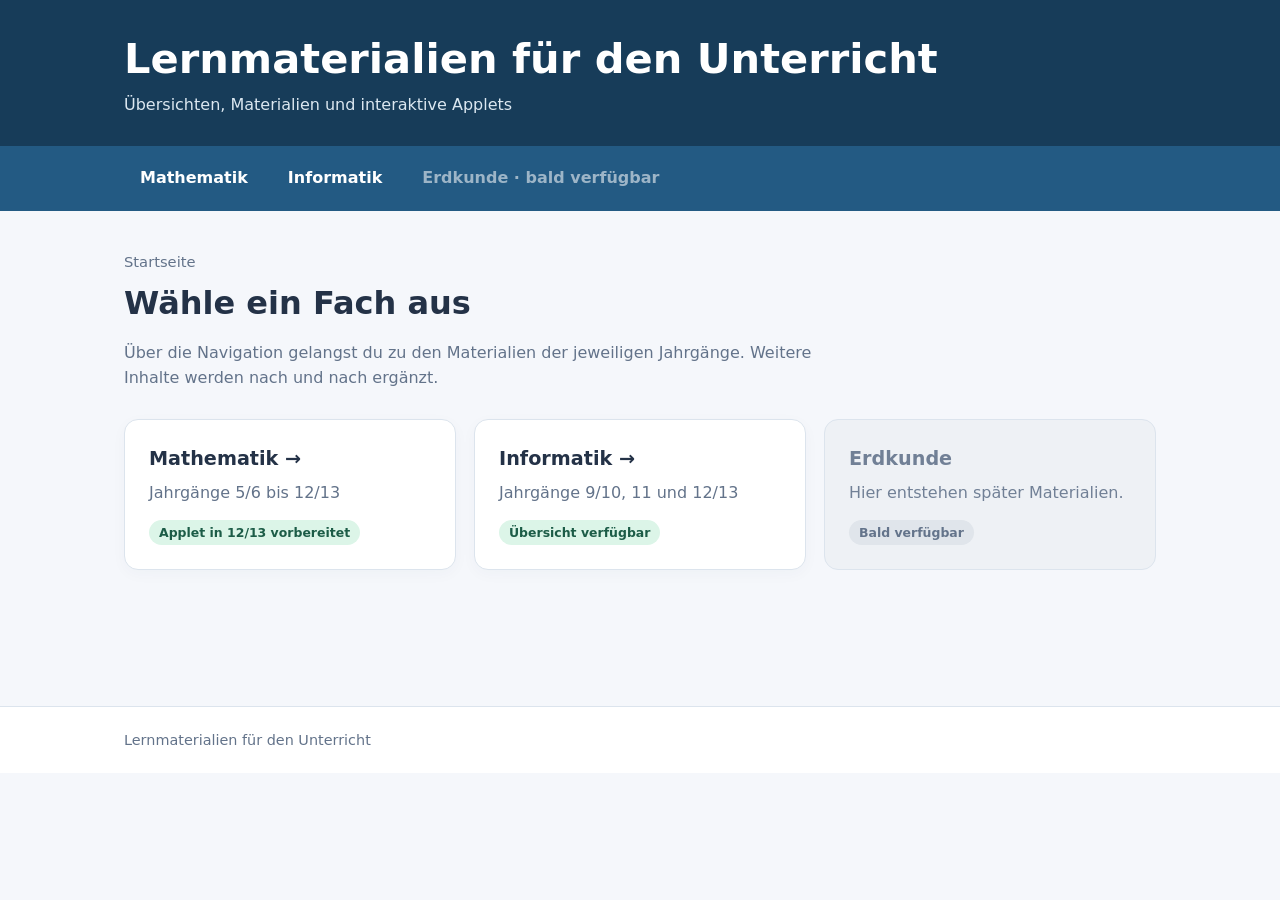
==== index.html @ 77ff18df "Grundstruktur der Website erstellt" ====
<!doctype html><html lang="de"><head><meta charset="utf-8"><meta name="viewport" content="width=device-width, initial-scale=1"><title>Lernmaterialien für den Unterricht</title><link rel="stylesheet" href="css/style.css"><script src="js/main.js" defer></script></head><body><header class="site-header"><div class="header-inner"><h1 class="site-title">Lernmaterialien für den Unterricht</h1><p class="site-subtitle">Übersichten, Materialien und interaktive Applets</p></div><nav class="main-nav" aria-label="Fächer"><div class="nav-inner"><a href="mathematik/index.html">Mathematik</a><a href="informatik/index.html">Informatik</a><span class="inactive" aria-disabled="true" title="Noch keine Materialien verfügbar">Erdkunde · bald verfügbar</span></div></nav></header><main class="container"><p class="eyebrow">Startseite</p><h2>Wähle ein Fach aus</h2><p class="intro">Über die Navigation gelangst du zu den Materialien der jeweiligen Jahrgänge. Weitere Inhalte werden nach und nach ergänzt.</p><div class="grid"><a class="card" href="mathematik/index.html"><h3>Mathematik →</h3><p>Jahrgänge 5/6 bis 12/13</p><span class="tag">Applet in 12/13 vorbereitet</span></a><a class="card" href="informatik/index.html"><h3>Informatik →</h3><p>Jahrgänge 9/10, 11 und 12/13</p><span class="tag">Übersicht verfügbar</span></a><div class="card disabled" aria-label="Erdkunde, noch nicht verfügbar"><h3>Erdkunde</h3><p>Hier entstehen später Materialien.</p><span class="tag">Bald verfügbar</span></div></div></main><footer class="site-footer"><div class="footer-inner">Lernmaterialien für den Unterricht</div></footer></body></html>
---- css/style.css ----
:root{--bg:#f5f7fb;--paper:#fff;--ink:#243247;--muted:#63738a;--primary:#235a83;--primary-dark:#173c59;--line:#dce4ed;--focus:#ffbf47}*{box-sizing:border-box}body{margin:0;background:var(--bg);color:var(--ink);font-family:system-ui,-apple-system,BlinkMacSystemFont,"Segoe UI",sans-serif;line-height:1.55}a{color:var(--primary)}a:focus-visible,button:focus-visible{outline:3px solid var(--focus);outline-offset:3px}.site-header{background:var(--primary-dark);color:#fff}.header-inner,.nav-inner,.container,.footer-inner{max-width:1080px;margin:auto;padding-left:24px;padding-right:24px}.header-inner{padding-top:34px;padding-bottom:28px}.site-title{margin:0;font-size:clamp(1.6rem,4vw,2.6rem);line-height:1.2}.site-subtitle{margin:9px 0 0;color:#dce8f1}.main-nav{background:var(--primary);}.nav-inner{display:flex;gap:8px;flex-wrap:wrap;padding-top:10px;padding-bottom:10px}.main-nav a,.main-nav span{display:inline-block;color:white;text-decoration:none;padding:10px 16px;border-radius:8px;font-weight:600}.main-nav a:hover,.main-nav a[aria-current="page"]{background:#fff;color:var(--primary-dark)}.main-nav .inactive{color:#d1dce5;cursor:not-allowed;opacity:.7}.container{padding-top:40px;padding-bottom:66px;min-height:55vh}.eyebrow{color:var(--muted);margin:0 0 6px;font-size:.92rem}.container h2{font-size:clamp(1.5rem,3vw,2rem);margin:0 0 12px}.intro{max-width:720px;color:var(--muted);margin:0 0 28px}.grid{display:grid;grid-template-columns:repeat(auto-fit,minmax(210px,1fr));gap:18px}.card{display:block;background:var(--paper);border:1px solid var(--line);border-radius:14px;padding:24px;box-shadow:0 4px 15px #1b375008;text-decoration:none;color:var(--ink);min-height:150px}.card h3{margin:0 0 8px;font-size:1.2rem}.card p{margin:0;color:var(--muted)}a.card:hover{border-color:var(--primary);transform:translateY(-2px);box-shadow:0 8px 22px #1b375018}.card.disabled{background:#eef1f5;color:#718096;box-shadow:none}.card.disabled p{color:#718096}.tag{display:inline-block;margin-top:14px;border-radius:99px;padding:3px 10px;font-size:.78rem;font-weight:700;color:#1c5c47;background:#dcf5e8}.disabled .tag{background:#e0e5eb;color:#64748b}.breadcrumb{margin:0 0 18px;font-size:.93rem;color:var(--muted)}.breadcrumb a{color:var(--primary)}.notice{background:#eaf2f8;border-left:4px solid var(--primary);padding:17px 20px;border-radius:6px;margin:26px 0}.site-footer{border-top:1px solid var(--line);background:white}.footer-inner{padding-top:22px;padding-bottom:22px;color:var(--muted);font-size:.9rem}.embed-frame{width:100%;min-height:540px;border:1px solid var(--line);border-radius:12px;background:#fff}button{font:inherit}.toggle-info{background:var(--primary);border:0;color:#fff;padding:10px 16px;border-radius:8px;cursor:pointer}.info-panel[hidden]{display:none}.info-panel{margin-top:12px;padding:16px;background:#fff;border:1px solid var(--line);border-radius:8px}@media(max-width:520px){.header-inner,.nav-inner,.container,.footer-inner{padding-left:16px;padding-right:16px}.container{padding-top:28px}.grid{grid-template-columns:1fr}}
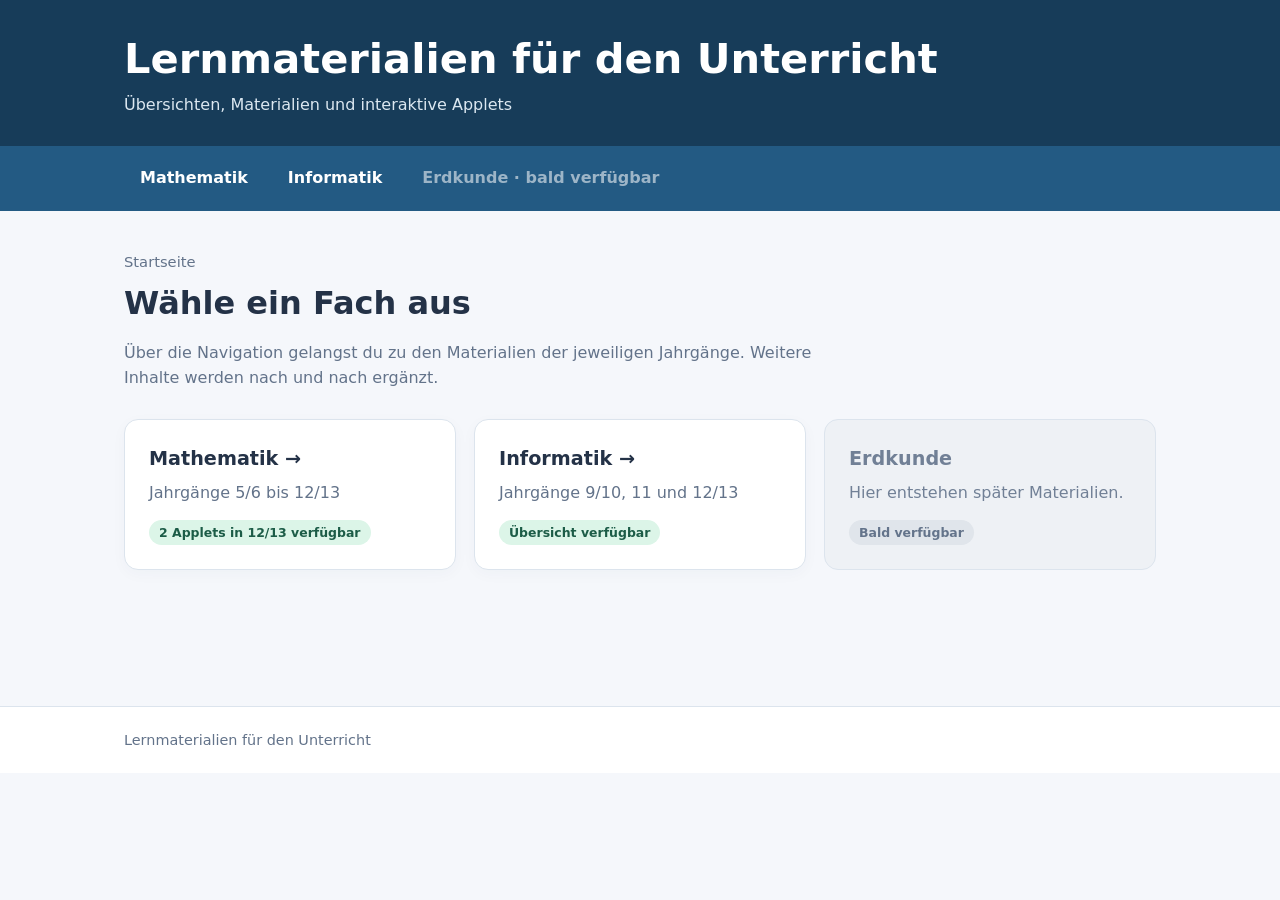
==== commit 89fcbcad: "Abschnitte der Matheinhalte und Applets hinzugefügt" ====
--- a/index.html
+++ b/index.html
@@ -1 +1 @@
-<!doctype html><html lang="de"><head><meta charset="utf-8"><meta name="viewport" content="width=device-width, initial-scale=1"><title>Lernmaterialien für den Unterricht</title><link rel="stylesheet" href="css/style.css"><script src="js/main.js" defer></script></head><body><header class="site-header"><div class="header-inner"><h1 class="site-title">Lernmaterialien für den Unterricht</h1><p class="site-subtitle">Übersichten, Materialien und interaktive Applets</p></div><nav class="main-nav" aria-label="Fächer"><div class="nav-inner"><a href="mathematik/index.html">Mathematik</a><a href="informatik/index.html">Informatik</a><span class="inactive" aria-disabled="true" title="Noch keine Materialien verfügbar">Erdkunde · bald verfügbar</span></div></nav></header><main class="container"><p class="eyebrow">Startseite</p><h2>Wähle ein Fach aus</h2><p class="intro">Über die Navigation gelangst du zu den Materialien der jeweiligen Jahrgänge. Weitere Inhalte werden nach und nach ergänzt.</p><div class="grid"><a class="card" href="mathematik/index.html"><h3>Mathematik →</h3><p>Jahrgänge 5/6 bis 12/13</p><span class="tag">Applet in 12/13 vorbereitet</span></a><a class="card" href="informatik/index.html"><h3>Informatik →</h3><p>Jahrgänge 9/10, 11 und 12/13</p><span class="tag">Übersicht verfügbar</span></a><div class="card disabled" aria-label="Erdkunde, noch nicht verfügbar"><h3>Erdkunde</h3><p>Hier entstehen später Materialien.</p><span class="tag">Bald verfügbar</span></div></div></main><footer class="site-footer"><div class="footer-inner">Lernmaterialien für den Unterricht</div></footer></body></html>
+<!doctype html><html lang="de"><head><meta charset="utf-8"><meta name="viewport" content="width=device-width, initial-scale=1"><title>Lernmaterialien für den Unterricht</title><link rel="stylesheet" href="css/style.css"><script src="js/main.js" defer></script></head><body><header class="site-header"><div class="header-inner"><h1 class="site-title">Lernmaterialien für den Unterricht</h1><p class="site-subtitle">Übersichten, Materialien und interaktive Applets</p></div><nav class="main-nav" aria-label="Fächer"><div class="nav-inner"><a href="mathematik/index.html">Mathematik</a><a href="informatik/index.html">Informatik</a><span class="inactive" aria-disabled="true" title="Noch keine Materialien verfügbar">Erdkunde · bald verfügbar</span></div></nav></header><main class="container"><p class="eyebrow">Startseite</p><h2>Wähle ein Fach aus</h2><p class="intro">Über die Navigation gelangst du zu den Materialien der jeweiligen Jahrgänge. Weitere Inhalte werden nach und nach ergänzt.</p><div class="grid"><a class="card" href="mathematik/index.html"><h3>Mathematik →</h3><p>Jahrgänge 5/6 bis 12/13</p><span class="tag">2 Applets in 12/13 verfügbar</span></a><a class="card" href="informatik/index.html"><h3>Informatik →</h3><p>Jahrgänge 9/10, 11 und 12/13</p><span class="tag">Übersicht verfügbar</span></a><div class="card disabled" aria-label="Erdkunde, noch nicht verfügbar"><h3>Erdkunde</h3><p>Hier entstehen später Materialien.</p><span class="tag">Bald verfügbar</span></div></div></main><footer class="site-footer"><div class="footer-inner">Lernmaterialien für den Unterricht</div></footer></body></html>
--- a/css/style.css
+++ b/css/style.css
@@ -1 +1,25 @@
 :root{--bg:#f5f7fb;--paper:#fff;--ink:#243247;--muted:#63738a;--primary:#235a83;--primary-dark:#173c59;--line:#dce4ed;--focus:#ffbf47}*{box-sizing:border-box}body{margin:0;background:var(--bg);color:var(--ink);font-family:system-ui,-apple-system,BlinkMacSystemFont,"Segoe UI",sans-serif;line-height:1.55}a{color:var(--primary)}a:focus-visible,button:focus-visible{outline:3px solid var(--focus);outline-offset:3px}.site-header{background:var(--primary-dark);color:#fff}.header-inner,.nav-inner,.container,.footer-inner{max-width:1080px;margin:auto;padding-left:24px;padding-right:24px}.header-inner{padding-top:34px;padding-bottom:28px}.site-title{margin:0;font-size:clamp(1.6rem,4vw,2.6rem);line-height:1.2}.site-subtitle{margin:9px 0 0;color:#dce8f1}.main-nav{background:var(--primary);}.nav-inner{display:flex;gap:8px;flex-wrap:wrap;padding-top:10px;padding-bottom:10px}.main-nav a,.main-nav span{display:inline-block;color:white;text-decoration:none;padding:10px 16px;border-radius:8px;font-weight:600}.main-nav a:hover,.main-nav a[aria-current="page"]{background:#fff;color:var(--primary-dark)}.main-nav .inactive{color:#d1dce5;cursor:not-allowed;opacity:.7}.container{padding-top:40px;padding-bottom:66px;min-height:55vh}.eyebrow{color:var(--muted);margin:0 0 6px;font-size:.92rem}.container h2{font-size:clamp(1.5rem,3vw,2rem);margin:0 0 12px}.intro{max-width:720px;color:var(--muted);margin:0 0 28px}.grid{display:grid;grid-template-columns:repeat(auto-fit,minmax(210px,1fr));gap:18px}.card{display:block;background:var(--paper);border:1px solid var(--line);border-radius:14px;padding:24px;box-shadow:0 4px 15px #1b375008;text-decoration:none;color:var(--ink);min-height:150px}.card h3{margin:0 0 8px;font-size:1.2rem}.card p{margin:0;color:var(--muted)}a.card:hover{border-color:var(--primary);transform:translateY(-2px);box-shadow:0 8px 22px #1b375018}.card.disabled{background:#eef1f5;color:#718096;box-shadow:none}.card.disabled p{color:#718096}.tag{display:inline-block;margin-top:14px;border-radius:99px;padding:3px 10px;font-size:.78rem;font-weight:700;color:#1c5c47;background:#dcf5e8}.disabled .tag{background:#e0e5eb;color:#64748b}.breadcrumb{margin:0 0 18px;font-size:.93rem;color:var(--muted)}.breadcrumb a{color:var(--primary)}.notice{background:#eaf2f8;border-left:4px solid var(--primary);padding:17px 20px;border-radius:6px;margin:26px 0}.site-footer{border-top:1px solid var(--line);background:white}.footer-inner{padding-top:22px;padding-bottom:22px;color:var(--muted);font-size:.9rem}.embed-frame{width:100%;min-height:540px;border:1px solid var(--line);border-radius:12px;background:#fff}button{font:inherit}.toggle-info{background:var(--primary);border:0;color:#fff;padding:10px 16px;border-radius:8px;cursor:pointer}.info-panel[hidden]{display:none}.info-panel{margin-top:12px;padding:16px;background:#fff;border:1px solid var(--line);border-radius:8px}@media(max-width:520px){.header-inner,.nav-inner,.container,.footer-inner{padding-left:16px;padding-right:16px}.container{padding-top:28px}.grid{grid-template-columns:1fr}}
+
+/* Jahrgang 12/13: Inhaltsverzeichnis und Fachabschnitte */
+html{scroll-behavior:smooth}
+.year-container{max-width:1180px}
+.year-layout{display:grid;grid-template-columns:225px minmax(0,1fr);gap:32px;align-items:start}
+.section-sidebar{position:sticky;top:18px;background:var(--paper);border:1px solid var(--line);border-radius:12px;padding:18px}
+.sidebar-title{margin:0 0 10px;font-weight:750;color:var(--primary-dark)}
+.section-sidebar nav{display:grid;gap:4px}
+.section-sidebar a{display:block;text-decoration:none;padding:9px 10px;border-radius:7px;font-weight:600}
+.section-sidebar a:hover,.section-sidebar a:focus-visible{background:#eaf2f8}
+.year-content{min-width:0}
+.topic-section{background:var(--paper);border:1px solid var(--line);border-radius:14px;padding:26px;margin:0 0 24px;scroll-margin-top:20px}
+.topic-section:target{border-color:var(--primary)}
+.topic-section h3{font-size:1.55rem;color:var(--primary-dark);margin:0 0 18px;padding-bottom:12px;border-bottom:1px solid var(--line)}
+.topic-group{padding:3px 0 12px 15px;border-left:3px solid #e4edf4;margin:0 0 17px}
+.topic-group:last-child{margin-bottom:0}
+.topic-group h4{font-size:1.12rem;margin:0 0 7px}
+.coming-soon{color:var(--muted);font-size:.93rem;margin:0}
+.applet-list{margin:8px 0 0;padding-left:21px}
+.applet-list li{padding:5px 0}
+.applet-list a{text-decoration:none;font-weight:600}
+.applet-list a:hover{text-decoration:underline}
+@media(max-width:760px){.year-layout{grid-template-columns:1fr;gap:18px}.section-sidebar{position:static}.section-sidebar nav{display:flex;flex-wrap:wrap;gap:6px}.topic-section{padding:20px}.topic-group{padding-left:12px}}
+@media(prefers-reduced-motion:reduce){html{scroll-behavior:auto}}
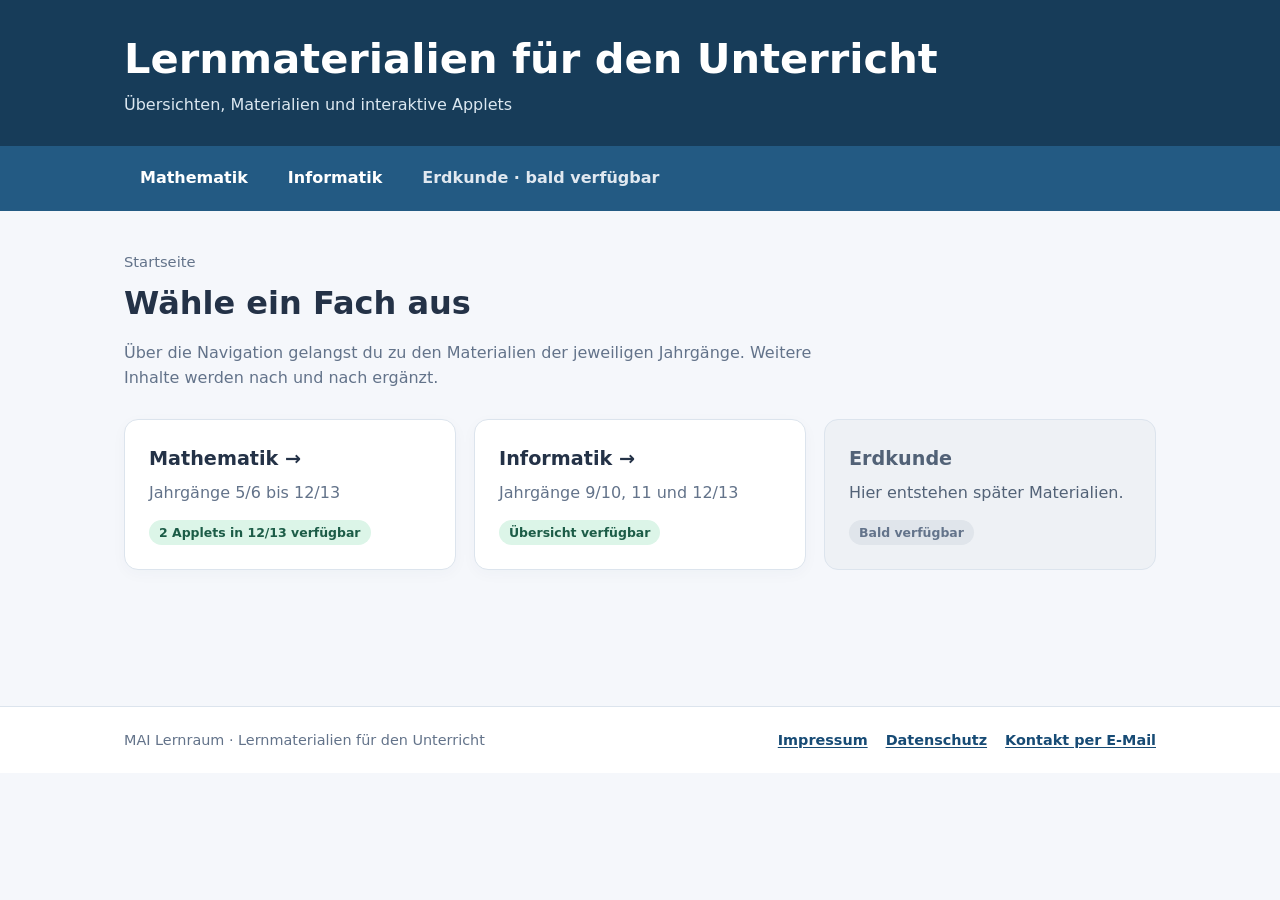
==== commit 715f209e: "Datenschutzerklärung, Impressum und Barrierefreiheit ergänzt" ====
--- a/index.html
+++ b/index.html
@@ -1 +1 @@
-<!doctype html><html lang="de"><head><meta charset="utf-8"><meta name="viewport" content="width=device-width, initial-scale=1"><title>Lernmaterialien für den Unterricht</title><link rel="stylesheet" href="css/style.css"><script src="js/main.js" defer></script></head><body><header class="site-header"><div class="header-inner"><h1 class="site-title">Lernmaterialien für den Unterricht</h1><p class="site-subtitle">Übersichten, Materialien und interaktive Applets</p></div><nav class="main-nav" aria-label="Fächer"><div class="nav-inner"><a href="mathematik/index.html">Mathematik</a><a href="informatik/index.html">Informatik</a><span class="inactive" aria-disabled="true" title="Noch keine Materialien verfügbar">Erdkunde · bald verfügbar</span></div></nav></header><main class="container"><p class="eyebrow">Startseite</p><h2>Wähle ein Fach aus</h2><p class="intro">Über die Navigation gelangst du zu den Materialien der jeweiligen Jahrgänge. Weitere Inhalte werden nach und nach ergänzt.</p><div class="grid"><a class="card" href="mathematik/index.html"><h3>Mathematik →</h3><p>Jahrgänge 5/6 bis 12/13</p><span class="tag">2 Applets in 12/13 verfügbar</span></a><a class="card" href="informatik/index.html"><h3>Informatik →</h3><p>Jahrgänge 9/10, 11 und 12/13</p><span class="tag">Übersicht verfügbar</span></a><div class="card disabled" aria-label="Erdkunde, noch nicht verfügbar"><h3>Erdkunde</h3><p>Hier entstehen später Materialien.</p><span class="tag">Bald verfügbar</span></div></div></main><footer class="site-footer"><div class="footer-inner">Lernmaterialien für den Unterricht</div></footer></body></html>
+<!doctype html><html lang="de"><head><meta charset="utf-8"><meta name="viewport" content="width=device-width, initial-scale=1"><title>Lernmaterialien für den Unterricht</title><link rel="stylesheet" href="css/style.css?v=4"><script src="js/main.js" defer></script></head><body><a class="skip-link" href="#hauptinhalt">Zum Hauptinhalt springen</a><header class="site-header"><div class="header-inner"><h1 class="site-title">Lernmaterialien für den Unterricht</h1><p class="site-subtitle">Übersichten, Materialien und interaktive Applets</p></div><nav class="main-nav" aria-label="Fächer"><div class="nav-inner"><a href="mathematik/index.html">Mathematik</a><a href="informatik/index.html">Informatik</a><span class="inactive" aria-disabled="true" title="Noch keine Materialien verfügbar">Erdkunde · bald verfügbar</span></div></nav></header><main id="hauptinhalt" class="container"><p class="eyebrow">Startseite</p><h2>Wähle ein Fach aus</h2><p class="intro">Über die Navigation gelangst du zu den Materialien der jeweiligen Jahrgänge. Weitere Inhalte werden nach und nach ergänzt.</p><div class="grid"><a class="card" href="mathematik/index.html"><h3>Mathematik →</h3><p>Jahrgänge 5/6 bis 12/13</p><span class="tag">2 Applets in 12/13 verfügbar</span></a><a class="card" href="informatik/index.html"><h3>Informatik →</h3><p>Jahrgänge 9/10, 11 und 12/13</p><span class="tag">Übersicht verfügbar</span></a><div class="card disabled" aria-label="Erdkunde, noch nicht verfügbar"><h3>Erdkunde</h3><p>Hier entstehen später Materialien.</p><span class="tag">Bald verfügbar</span></div></div></main><footer class="site-footer"><div class="footer-inner"><span>MAI Lernraum · Lernmaterialien für den Unterricht</span><nav aria-label="Rechtliches und Kontakt"><a href="impressum.html">Impressum</a><a href="datenschutz.html">Datenschutz</a><a href="mailto:edu-mai@gmx.de">Kontakt per E-Mail</a></nav></div></footer></body></html>
--- a/css/style.css
+++ b/css/style.css
@@ -23,3 +23,38 @@
 .applet-list a:hover{text-decoration:underline}
 @media(max-width:760px){.year-layout{grid-template-columns:1fr;gap:18px}.section-sidebar{position:static}.section-sidebar nav{display:flex;flex-wrap:wrap;gap:6px}.topic-section{padding:20px}.topic-group{padding-left:12px}}
 @media(prefers-reduced-motion:reduce){html{scroll-behavior:auto}}
+
+/* Version 3: eigenstaendige Navigation und farbige Themenbanner */
+.year-layout { display:grid; grid-template-columns: 230px minmax(0,1fr); gap:28px; align-items:start; }
+.section-sidebar { display:block; position:sticky; top:20px; padding:20px; background:#fff; border:1px solid #dce4ed; border-radius:14px; box-shadow:0 5px 20px #173c5910; }
+.section-sidebar .sidebar-title { margin:0 0 14px; font-size:1rem; font-weight:800; }
+.section-sidebar nav { display:flex; flex-direction:column; gap:8px; }
+.section-sidebar nav a { display:block; padding:11px 13px; border-radius:8px; text-decoration:none; color:#243247; background:#f3f6fa; border-left:4px solid transparent; font-weight:650; line-height:1.35; }
+.section-sidebar nav a[href="#analysis"] { border-left-color:#bc4552; }
+.section-sidebar nav a[href="#analytische-geometrie"] { border-left-color:#3276b7; }
+.section-sidebar nav a[href="#stochastik"] { border-left-color:#39865d; }
+.section-sidebar nav a:hover, .section-sidebar nav a:focus-visible { background:#e4edf5; color:#173c59; }
+.topic-section { overflow:hidden; padding:0 0 12px; scroll-margin-top:22px; }
+.topic-section h3 { margin:0 0 23px; padding:18px 25px; border:0; color:#fff; font-size:1.48rem; line-height:1.3; }
+.topic-analysis h3 { background:#aa3445; }
+.topic-geometrie h3 { background:#276498; }
+.topic-stochastik h3 { background:#2f7751; }
+.topic-section:target { box-shadow:0 0 0 3px #ffbf47; border-color:transparent; }
+.topic-section .topic-group { margin:0 25px 18px; padding:2px 0 10px 15px; }
+.topic-section .topic-group:last-child { margin-bottom:5px; }
+@media (max-width:760px) {
+ .year-layout { grid-template-columns:minmax(0,1fr); gap:20px; }
+ .section-sidebar { position:static; }
+ .section-sidebar nav { flex-direction:column; }
+ .topic-section h3 { padding:15px 18px; }
+ .topic-section .topic-group { margin-left:17px; margin-right:17px; }
+}
+
+/* Ergänzungen: Tastatur, Kontrast, Fußnavigation und Rechtstexte */
+.skip-link{position:absolute;left:12px;top:-100px;background:#fff;color:#173c59;padding:12px 18px;z-index:9999;border:3px solid #ffbf47;border-radius:6px}.skip-link:focus{top:10px}
+a{text-underline-offset:.17em}a:focus-visible,button:focus-visible,input:focus-visible,select:focus-visible{outline:3px solid #ffbf47;outline-offset:3px}
+.footer-inner{display:flex;flex-wrap:wrap;justify-content:space-between;align-items:center;gap:14px}.footer-inner nav{display:flex;gap:18px;flex-wrap:wrap}.footer-inner a{color:#174b75;font-weight:650}
+.legal{max-width:850px}.legal h3{margin:30px 0 9px}.legal p{max-width:78ch}.legal-note{background:#fff4dd;border-left:5px solid #916100;padding:16px;border-radius:6px}
+.applet-hint{font-size:.92rem;color:#334155;background:#eef4fa;border-radius:6px;padding:10px 12px}
+.card.disabled,.card.disabled p{color:#526277}.main-nav .inactive{color:#e0e8f0;opacity:1}
+@media(max-width:520px){.footer-inner{align-items:flex-start;flex-direction:column}}
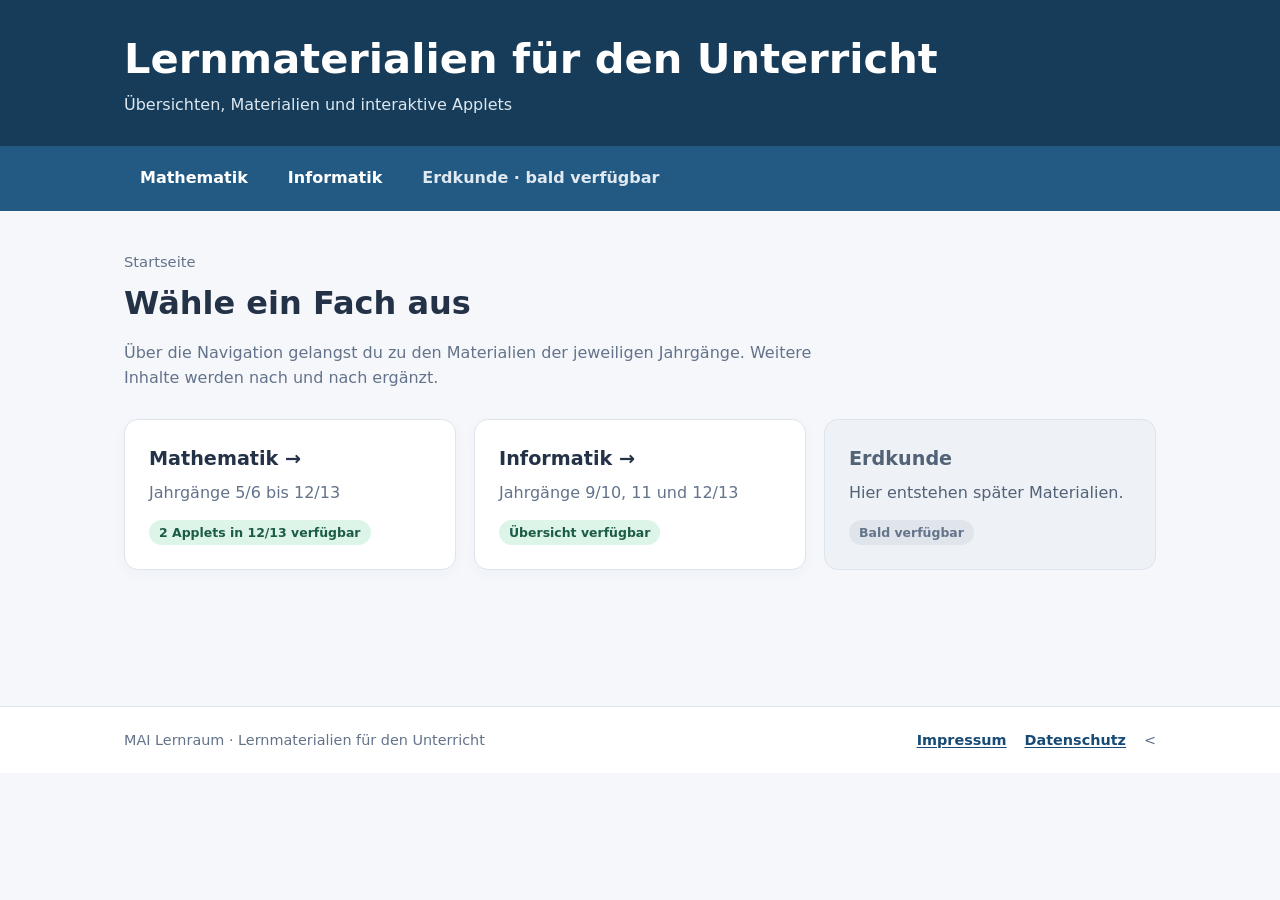
==== commit 90ce8f7c: "Button mit direktem E-Mail Kontakt entfernt" ====
--- a/index.html
+++ b/index.html
@@ -1 +1 @@
-<!doctype html><html lang="de"><head><meta charset="utf-8"><meta name="viewport" content="width=device-width, initial-scale=1"><title>Lernmaterialien für den Unterricht</title><link rel="stylesheet" href="css/style.css?v=4"><script src="js/main.js" defer></script></head><body><a class="skip-link" href="#hauptinhalt">Zum Hauptinhalt springen</a><header class="site-header"><div class="header-inner"><h1 class="site-title">Lernmaterialien für den Unterricht</h1><p class="site-subtitle">Übersichten, Materialien und interaktive Applets</p></div><nav class="main-nav" aria-label="Fächer"><div class="nav-inner"><a href="mathematik/index.html">Mathematik</a><a href="informatik/index.html">Informatik</a><span class="inactive" aria-disabled="true" title="Noch keine Materialien verfügbar">Erdkunde · bald verfügbar</span></div></nav></header><main id="hauptinhalt" class="container"><p class="eyebrow">Startseite</p><h2>Wähle ein Fach aus</h2><p class="intro">Über die Navigation gelangst du zu den Materialien der jeweiligen Jahrgänge. Weitere Inhalte werden nach und nach ergänzt.</p><div class="grid"><a class="card" href="mathematik/index.html"><h3>Mathematik →</h3><p>Jahrgänge 5/6 bis 12/13</p><span class="tag">2 Applets in 12/13 verfügbar</span></a><a class="card" href="informatik/index.html"><h3>Informatik →</h3><p>Jahrgänge 9/10, 11 und 12/13</p><span class="tag">Übersicht verfügbar</span></a><div class="card disabled" aria-label="Erdkunde, noch nicht verfügbar"><h3>Erdkunde</h3><p>Hier entstehen später Materialien.</p><span class="tag">Bald verfügbar</span></div></div></main><footer class="site-footer"><div class="footer-inner"><span>MAI Lernraum · Lernmaterialien für den Unterricht</span><nav aria-label="Rechtliches und Kontakt"><a href="impressum.html">Impressum</a><a href="datenschutz.html">Datenschutz</a><a href="mailto:edu-mai@gmx.de">Kontakt per E-Mail</a></nav></div></footer></body></html>
+<!doctype html><html lang="de"><head><meta charset="utf-8"><meta name="viewport" content="width=device-width, initial-scale=1"><title>Lernmaterialien für den Unterricht</title><link rel="stylesheet" href="css/style.css?v=4"><script src="js/main.js" defer></script></head><body><a class="skip-link" href="#hauptinhalt">Zum Hauptinhalt springen</a><header class="site-header"><div class="header-inner"><h1 class="site-title">Lernmaterialien für den Unterricht</h1><p class="site-subtitle">Übersichten, Materialien und interaktive Applets</p></div><nav class="main-nav" aria-label="Fächer"><div class="nav-inner"><a href="mathematik/index.html">Mathematik</a><a href="informatik/index.html">Informatik</a><span class="inactive" aria-disabled="true" title="Noch keine Materialien verfügbar">Erdkunde · bald verfügbar</span></div></nav></header><main id="hauptinhalt" class="container"><p class="eyebrow">Startseite</p><h2>Wähle ein Fach aus</h2><p class="intro">Über die Navigation gelangst du zu den Materialien der jeweiligen Jahrgänge. Weitere Inhalte werden nach und nach ergänzt.</p><div class="grid"><a class="card" href="mathematik/index.html"><h3>Mathematik →</h3><p>Jahrgänge 5/6 bis 12/13</p><span class="tag">2 Applets in 12/13 verfügbar</span></a><a class="card" href="informatik/index.html"><h3>Informatik →</h3><p>Jahrgänge 9/10, 11 und 12/13</p><span class="tag">Übersicht verfügbar</span></a><div class="card disabled" aria-label="Erdkunde, noch nicht verfügbar"><h3>Erdkunde</h3><p>Hier entstehen später Materialien.</p><span class="tag">Bald verfügbar</span></div></div></main><footer class="site-footer"><div class="footer-inner"><span>MAI Lernraum · Lernmaterialien für den Unterricht</span><nav aria-label="Rechtliches und Kontakt"><a href="impressum.html">Impressum</a><a href="datenschutz.html">Datenschutz</a><</nav></div></footer></body></html>
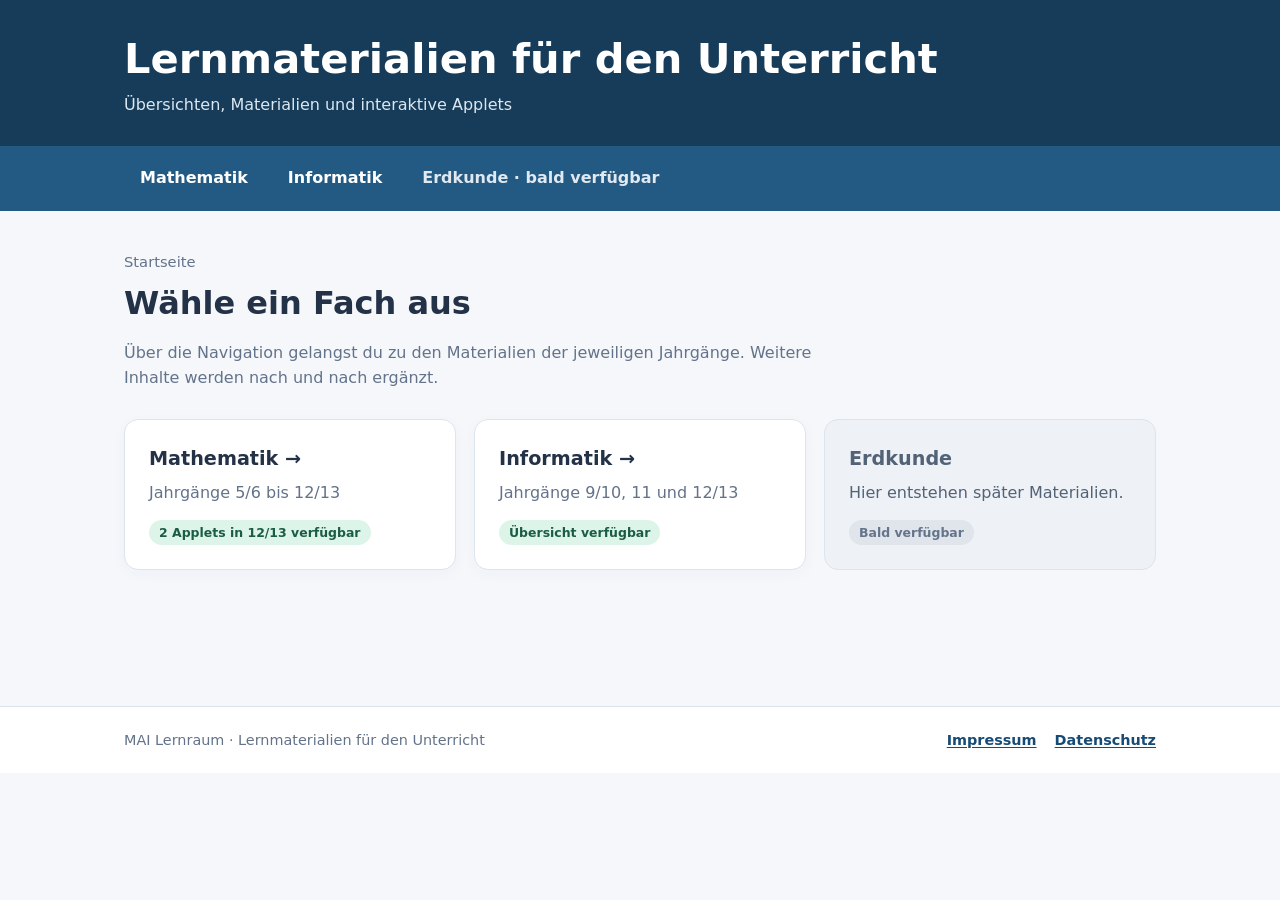
==== commit 0846e425: "< entfernt" ====
--- a/index.html
+++ b/index.html
@@ -1 +1 @@
-<!doctype html><html lang="de"><head><meta charset="utf-8"><meta name="viewport" content="width=device-width, initial-scale=1"><title>Lernmaterialien für den Unterricht</title><link rel="stylesheet" href="css/style.css?v=4"><script src="js/main.js" defer></script></head><body><a class="skip-link" href="#hauptinhalt">Zum Hauptinhalt springen</a><header class="site-header"><div class="header-inner"><h1 class="site-title">Lernmaterialien für den Unterricht</h1><p class="site-subtitle">Übersichten, Materialien und interaktive Applets</p></div><nav class="main-nav" aria-label="Fächer"><div class="nav-inner"><a href="mathematik/index.html">Mathematik</a><a href="informatik/index.html">Informatik</a><span class="inactive" aria-disabled="true" title="Noch keine Materialien verfügbar">Erdkunde · bald verfügbar</span></div></nav></header><main id="hauptinhalt" class="container"><p class="eyebrow">Startseite</p><h2>Wähle ein Fach aus</h2><p class="intro">Über die Navigation gelangst du zu den Materialien der jeweiligen Jahrgänge. Weitere Inhalte werden nach und nach ergänzt.</p><div class="grid"><a class="card" href="mathematik/index.html"><h3>Mathematik →</h3><p>Jahrgänge 5/6 bis 12/13</p><span class="tag">2 Applets in 12/13 verfügbar</span></a><a class="card" href="informatik/index.html"><h3>Informatik →</h3><p>Jahrgänge 9/10, 11 und 12/13</p><span class="tag">Übersicht verfügbar</span></a><div class="card disabled" aria-label="Erdkunde, noch nicht verfügbar"><h3>Erdkunde</h3><p>Hier entstehen später Materialien.</p><span class="tag">Bald verfügbar</span></div></div></main><footer class="site-footer"><div class="footer-inner"><span>MAI Lernraum · Lernmaterialien für den Unterricht</span><nav aria-label="Rechtliches und Kontakt"><a href="impressum.html">Impressum</a><a href="datenschutz.html">Datenschutz</a><</nav></div></footer></body></html>
+<!doctype html><html lang="de"><head><meta charset="utf-8"><meta name="viewport" content="width=device-width, initial-scale=1"><title>Lernmaterialien für den Unterricht</title><link rel="stylesheet" href="css/style.css?v=4"><script src="js/main.js" defer></script></head><body><a class="skip-link" href="#hauptinhalt">Zum Hauptinhalt springen</a><header class="site-header"><div class="header-inner"><h1 class="site-title">Lernmaterialien für den Unterricht</h1><p class="site-subtitle">Übersichten, Materialien und interaktive Applets</p></div><nav class="main-nav" aria-label="Fächer"><div class="nav-inner"><a href="mathematik/index.html">Mathematik</a><a href="informatik/index.html">Informatik</a><span class="inactive" aria-disabled="true" title="Noch keine Materialien verfügbar">Erdkunde · bald verfügbar</span></div></nav></header><main id="hauptinhalt" class="container"><p class="eyebrow">Startseite</p><h2>Wähle ein Fach aus</h2><p class="intro">Über die Navigation gelangst du zu den Materialien der jeweiligen Jahrgänge. Weitere Inhalte werden nach und nach ergänzt.</p><div class="grid"><a class="card" href="mathematik/index.html"><h3>Mathematik →</h3><p>Jahrgänge 5/6 bis 12/13</p><span class="tag">2 Applets in 12/13 verfügbar</span></a><a class="card" href="informatik/index.html"><h3>Informatik →</h3><p>Jahrgänge 9/10, 11 und 12/13</p><span class="tag">Übersicht verfügbar</span></a><div class="card disabled" aria-label="Erdkunde, noch nicht verfügbar"><h3>Erdkunde</h3><p>Hier entstehen später Materialien.</p><span class="tag">Bald verfügbar</span></div></div></main><footer class="site-footer"><div class="footer-inner"><span>MAI Lernraum · Lernmaterialien für den Unterricht</span><nav aria-label="Rechtliches und Kontakt"><a href="impressum.html">Impressum</a><a href="datenschutz.html">Datenschutz</a></nav></div></footer></body></html>
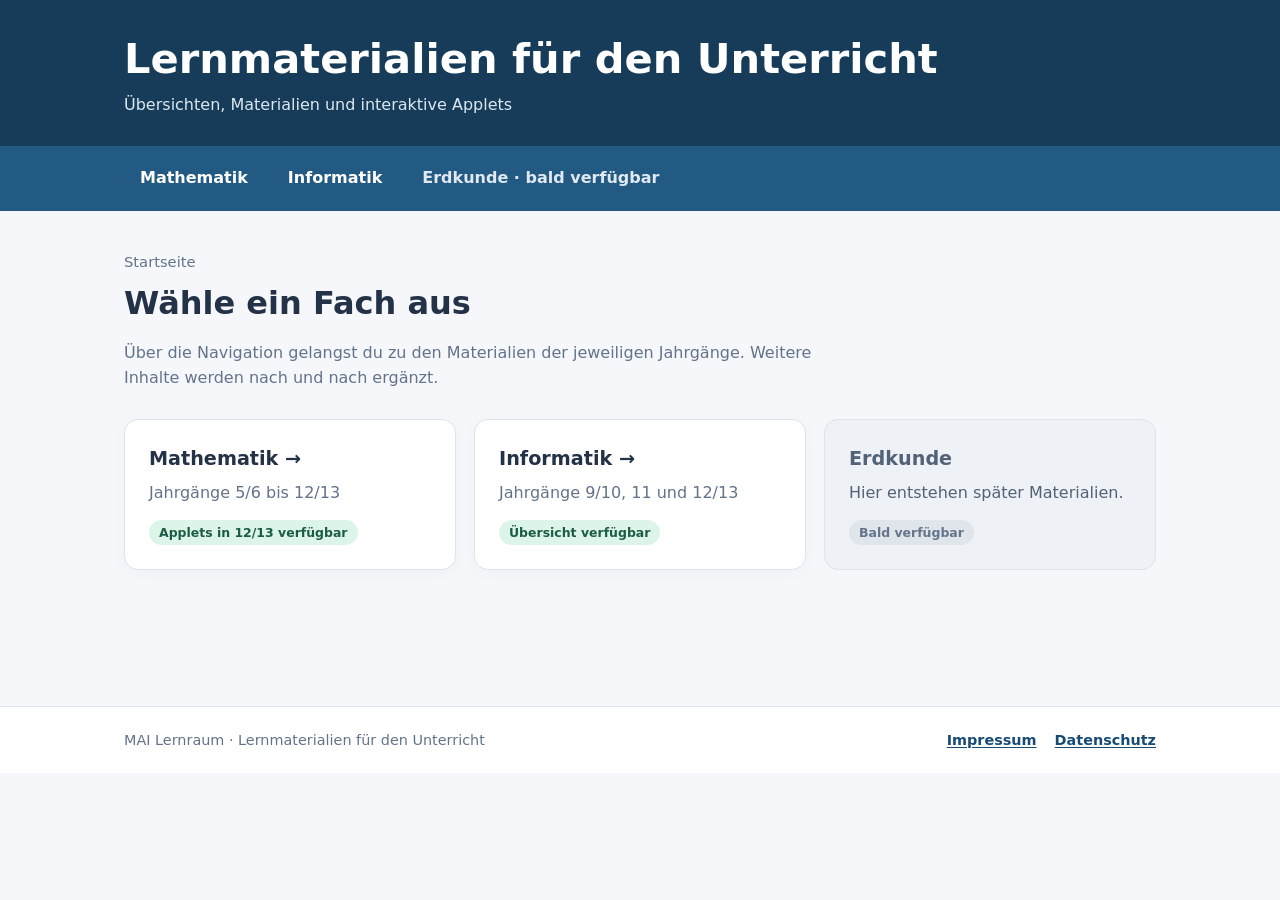
==== commit 2f3df4d6: "Einbindung auf Webseite der Applets" ====
--- a/index.html
+++ b/index.html
@@ -1 +1 @@
-<!doctype html><html lang="de"><head><meta charset="utf-8"><meta name="viewport" content="width=device-width, initial-scale=1"><title>Lernmaterialien für den Unterricht</title><link rel="stylesheet" href="css/style.css?v=4"><script src="js/main.js" defer></script></head><body><a class="skip-link" href="#hauptinhalt">Zum Hauptinhalt springen</a><header class="site-header"><div class="header-inner"><h1 class="site-title">Lernmaterialien für den Unterricht</h1><p class="site-subtitle">Übersichten, Materialien und interaktive Applets</p></div><nav class="main-nav" aria-label="Fächer"><div class="nav-inner"><a href="mathematik/index.html">Mathematik</a><a href="informatik/index.html">Informatik</a><span class="inactive" aria-disabled="true" title="Noch keine Materialien verfügbar">Erdkunde · bald verfügbar</span></div></nav></header><main id="hauptinhalt" class="container"><p class="eyebrow">Startseite</p><h2>Wähle ein Fach aus</h2><p class="intro">Über die Navigation gelangst du zu den Materialien der jeweiligen Jahrgänge. Weitere Inhalte werden nach und nach ergänzt.</p><div class="grid"><a class="card" href="mathematik/index.html"><h3>Mathematik →</h3><p>Jahrgänge 5/6 bis 12/13</p><span class="tag">2 Applets in 12/13 verfügbar</span></a><a class="card" href="informatik/index.html"><h3>Informatik →</h3><p>Jahrgänge 9/10, 11 und 12/13</p><span class="tag">Übersicht verfügbar</span></a><div class="card disabled" aria-label="Erdkunde, noch nicht verfügbar"><h3>Erdkunde</h3><p>Hier entstehen später Materialien.</p><span class="tag">Bald verfügbar</span></div></div></main><footer class="site-footer"><div class="footer-inner"><span>MAI Lernraum · Lernmaterialien für den Unterricht</span><nav aria-label="Rechtliches und Kontakt"><a href="impressum.html">Impressum</a><a href="datenschutz.html">Datenschutz</a></nav></div></footer></body></html>
+<!doctype html><html lang="de"><head><meta charset="utf-8"><meta name="viewport" content="width=device-width, initial-scale=1"><title>Lernmaterialien für den Unterricht</title><link rel="stylesheet" href="css/style.css?v=4"><script src="js/main.js" defer></script></head><body><a class="skip-link" href="#hauptinhalt">Zum Hauptinhalt springen</a><header class="site-header"><div class="header-inner"><h1 class="site-title">Lernmaterialien für den Unterricht</h1><p class="site-subtitle">Übersichten, Materialien und interaktive Applets</p></div><nav class="main-nav" aria-label="Fächer"><div class="nav-inner"><a href="mathematik/index.html">Mathematik</a><a href="informatik/index.html">Informatik</a><span class="inactive" aria-disabled="true" title="Noch keine Materialien verfügbar">Erdkunde · bald verfügbar</span></div></nav></header><main id="hauptinhalt" class="container"><p class="eyebrow">Startseite</p><h2>Wähle ein Fach aus</h2><p class="intro">Über die Navigation gelangst du zu den Materialien der jeweiligen Jahrgänge. Weitere Inhalte werden nach und nach ergänzt.</p><div class="grid"><a class="card" href="mathematik/index.html"><h3>Mathematik →</h3><p>Jahrgänge 5/6 bis 12/13</p><span class="tag">Applets in 12/13 verfügbar</span></a><a class="card" href="informatik/index.html"><h3>Informatik →</h3><p>Jahrgänge 9/10, 11 und 12/13</p><span class="tag">Übersicht verfügbar</span></a><div class="card disabled" aria-label="Erdkunde, noch nicht verfügbar"><h3>Erdkunde</h3><p>Hier entstehen später Materialien.</p><span class="tag">Bald verfügbar</span></div></div></main><footer class="site-footer"><div class="footer-inner"><span>MAI Lernraum · Lernmaterialien für den Unterricht</span><nav aria-label="Rechtliches und Kontakt"><a href="impressum.html">Impressum</a><a href="datenschutz.html">Datenschutz</a></nav></div></footer></body></html>
